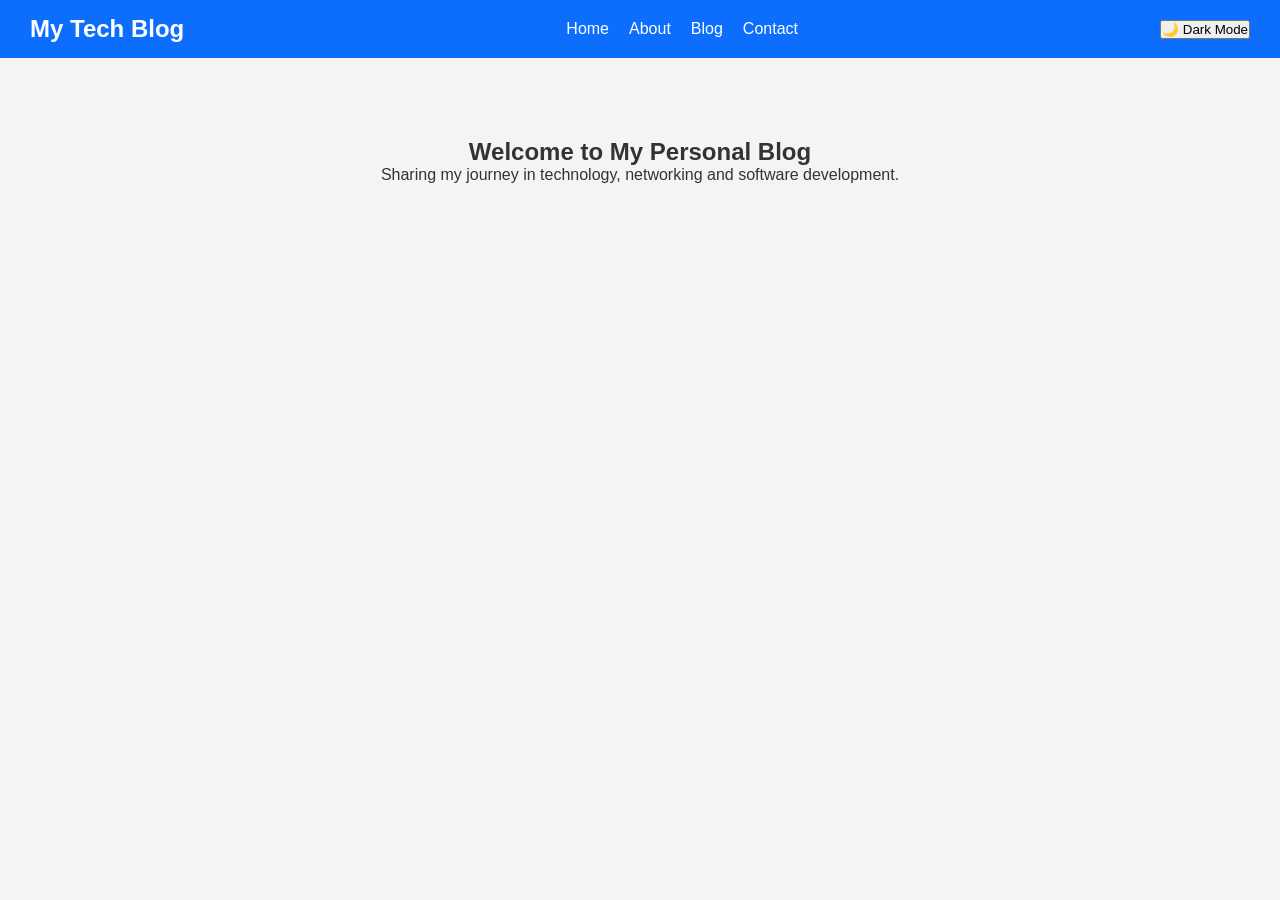
==== index.html @ 450887da "Initial project setup" ====
<!DOCTYPE html>
<html lang="en">
<head>
    <meta charset="UTF-8">
    <meta name="viewport" content="width=device-width, initial-scale=1.0">
    <title>Personal Tech Blog</title>

    <link rel="stylesheet" href="css/style.css">
</head>

<body>

<nav>
    <h1>My Tech Blog</h1>

    <ul>
        <li><a href="index.html">Home</a></li>
        <li><a href="about.html">About</a></li>
        <li><a href="blog.html">Blog</a></li>
        <li><a href="contact.html">Contact</a></li>
    </ul>

    <button id="darkModeBtn">🌙 Dark Mode</button>
</nav>

<section class="hero">
    <h2>Welcome to My Personal Blog</h2>

    <p>
        Sharing my journey in technology, networking and software development.
    </p>
</section>

<script src="js/script.js"></script>
</body>
</html>
---- css/style.css ----
*{
    margin:0;
    padding:0;
    box-sizing:border-box;
}

body{
    font-family:Arial, sans-serif;
    background:#f4f4f4;
    color:#333;
}

nav{
    background:#0d6efd;
    color:white;

    display:flex;
    justify-content:space-between;
    align-items:center;

    padding:15px 30px;
}

nav ul{
    list-style:none;
    display:flex;
}

nav ul li{
    margin-left:20px;
}

nav a{
    color:white;
    text-decoration:none;
}

.hero{
    text-align:center;
    padding:80px 20px;
}

.content{
    max-width:900px;
    margin:40px auto;
    background:white;
    padding:30px;
    border-radius:10px;
}

article{
    margin-top:20px;
}

article h3{
    margin-bottom:10px;
}

.content p{
    margin-top:10px;
}

.content ul{
    margin-top:10px;
    margin-left:20px;
}

@media(max-width:768px){

    nav{
        flex-direction:column;
    }

    nav ul{
        margin-top:15px;
        flex-direction:column;
        text-align:center;
    }

    nav ul li{
        margin:10px 0;
    }
}

.dark-mode{
    background:#121212;
    color:white;
}

.dark-mode .content{
    background:#1e1e1e;
    color:white;
}

.dark-mode nav{
    background:#000;
}
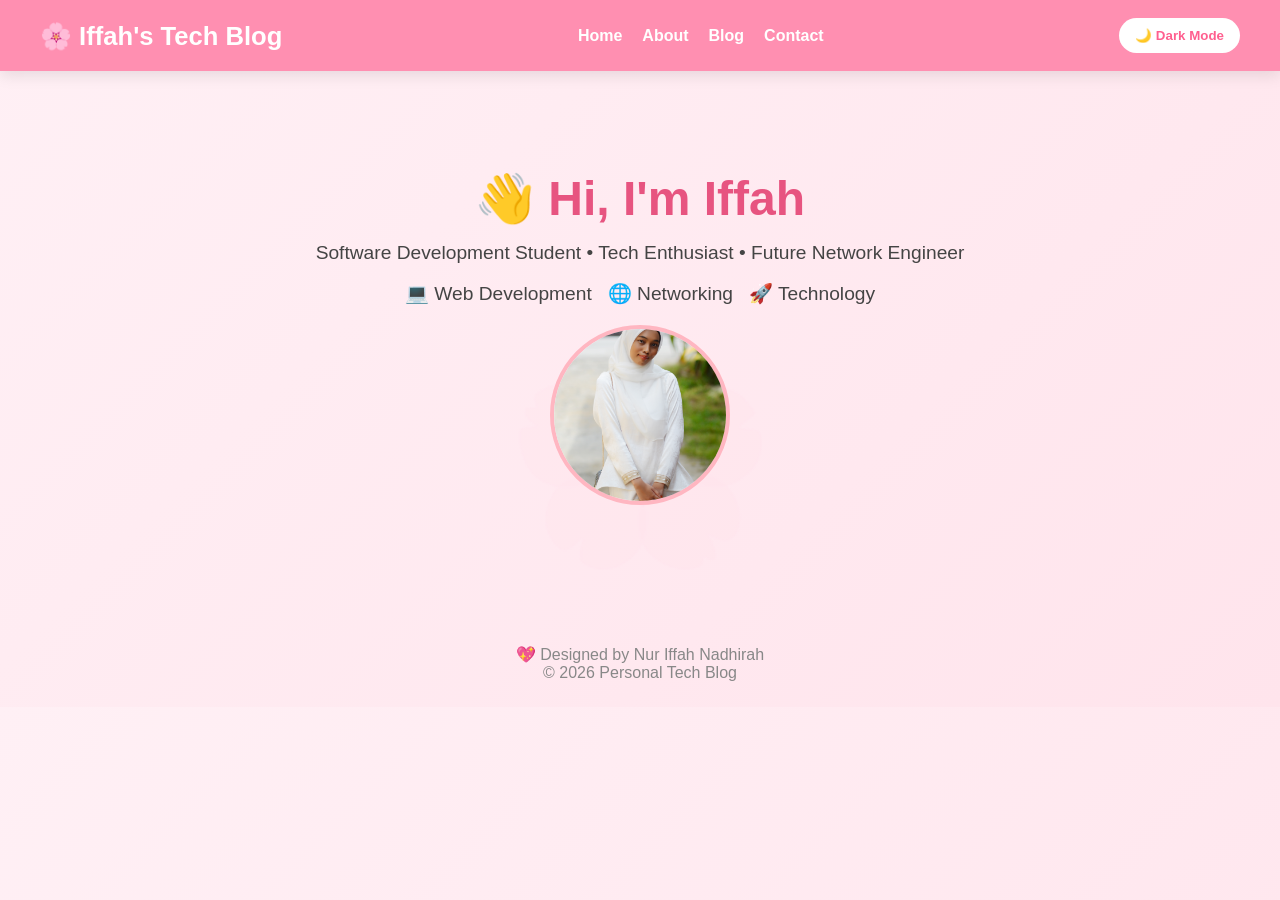
==== commit 4f6b7f86: "Improved UI design, dark mode, and emoji background" ====
--- a/index.html
+++ b/index.html
@@ -8,10 +8,12 @@
     <link rel="stylesheet" href="css/style.css">
 </head>
 
-<body>
+<body class="home">
 
-<nav>
-    <h1>My Tech Blog</h1>
+<div class="bg-icon">🌸</div>
+
+<nav aria-label="Main navigation">
+    <h1>🌸 Iffah's Tech Blog</h1>
 
     <ul>
         <li><a href="index.html">Home</a></li>
@@ -23,14 +25,34 @@
     <button id="darkModeBtn">🌙 Dark Mode</button>
 </nav>
 
+<main>
+
 <section class="hero">
-    <h2>Welcome to My Personal Blog</h2>
+
+    <h2>👋 Hi, I'm Iffah</h2>
 
     <p>
-        Sharing my journey in technology, networking and software development.
+        Software Development Student • Tech Enthusiast • Future Network Engineer
     </p>
+
+    <br>
+
+    <p>
+        💻 Web Development &nbsp; 🌐 Networking &nbsp; 🚀 Technology
+    </p>
+
+    <img src="images/profile.jpg" alt="Profile picture of Iffah" class="profile-pic">
+
 </section>
 
+</main>
+
+<footer>
+    <p>💖 Designed by Nur Iffah Nadhirah</p>
+    <p>© 2026 Personal Tech Blog</p>
+</footer>
+
 <script src="js/script.js"></script>
+
 </body>
 </html>
--- a/css/style.css
+++ b/css/style.css
@@ -1,97 +1,258 @@
+/* RESET */
 *{
     margin:0;
     padding:0;
     box-sizing:border-box;
 }
 
+/* BODY */
 body{
-    font-family:Arial, sans-serif;
-    background:#f4f4f4;
-    color:#333;
-}
-
+    font-family:'Segoe UI',sans-serif;
+    color:#444;
+    background: linear-gradient(135deg, #fff0f5, #ffe4ec);
+    transition:0.3s ease;
+}
+
+/* NAVBAR */
 nav{
-    background:#0d6efd;
-    color:white;
+    position: sticky;
+    top: 0;
+    background:#ff8fb1;
+    padding:18px 40px;
 
     display:flex;
     justify-content:space-between;
     align-items:center;
 
-    padding:15px 30px;
+    box-shadow:0 4px 15px rgba(0,0,0,0.1);
+    z-index:1000;
+}
+
+nav h1{
+    color:white;
+    font-size:1.6rem;
 }
 
 nav ul{
     list-style:none;
     display:flex;
-}
-
-nav ul li{
-    margin-left:20px;
+    gap:20px;
 }
 
 nav a{
     color:white;
     text-decoration:none;
-}
-
+    font-weight:600;
+    transition:0.3s;
+}
+
+nav a:hover{
+    color:#ffe4ec;
+}
+
+/* DARK MODE BUTTON */
+#darkModeBtn{
+    border:none;
+    background:white;
+    color:#ff5f8f;
+    padding:10px 16px;
+    border-radius:20px;
+    cursor:pointer;
+    font-weight:bold;
+}
+
+/* HERO */
 .hero{
     text-align:center;
-    padding:80px 20px;
-}
-
+    padding:100px 20px;
+}
+
+.hero h2{
+    font-size:3rem;
+    color:#e75480;
+    margin-bottom:15px;
+}
+
+.hero p{
+    font-size:1.2rem;
+}
+
+/* PROFILE IMAGE (NORMAL BUT BIGGER) */
+.profile-pic{
+    width:180px;
+    height:180px;
+    border-radius:50%;
+    object-fit:cover;
+    display:block;
+    margin:20px auto 15px auto;
+    border:4px solid #ffb6c1;
+}
+
+/* CONTENT */
 .content{
     max-width:900px;
     margin:40px auto;
     background:white;
-    padding:30px;
+    padding:35px;
+    border-radius:20px;
+    box-shadow:0 6px 20px rgba(0,0,0,0.08);
+    transition:0.3s ease;
+}
+
+.content:hover{
+    transform:translateY(-2px);
+}
+
+.content h2{
+    color:#e75480;
+    margin-bottom:20px;
+}
+
+.content h3{
+    margin-top:20px;
+    color:#ff5f8f;
+}
+
+.content p{
+    line-height:1.8;
+    margin-top:10px;
+}
+
+.content ul{
+    margin-top:15px;
+    margin-left:20px;
+}
+
+/* BLOG */
+article{
+    background:#fff0f5;
+    padding:20px;
+    border-radius:15px;
+    margin-top:20px;
+    transition:0.3s ease;
+}
+
+article:hover{
+    transform:translateY(-5px);
+}
+
+/* PROJECT */
+.project-card{
+    background:white;
+    padding:15px;
+    margin:10px 0;
     border-radius:10px;
-}
-
-article{
-    margin-top:20px;
-}
-
-article h3{
-    margin-bottom:10px;
-}
-
-.content p{
-    margin-top:10px;
-}
-
-.content ul{
-    margin-top:10px;
-    margin-left:20px;
-}
-
-@media(max-width:768px){
+    box-shadow:0 2px 8px rgba(0,0,0,0.1);
+    transition:0.3s;
+}
+
+.project-card:hover{
+    transform:scale(1.02);
+}
+
+/* FOOTER */
+footer{
+    text-align:center;
+    padding:25px;
+    color:#888;
+}
+
+/* =========================
+   💖 DARK MODE (FIXED DARK PINK)
+========================= */
+.dark-mode{
+    background: linear-gradient(135deg, #4a1235, #6a1b4d);
+    color:#ffd6e0;
+}
+
+.dark-mode nav{
+    background:#3a0a2b;
+}
+
+.dark-mode .content{
+    background:#2b0f22;
+    color:#ffd6e0;
+}
+
+.dark-mode article{
+    background:#3a0a2b;
+}
+
+.dark-mode .project-card{
+    background:#3a0a2b;
+}
+
+.dark-mode #darkModeBtn{
+    background:#ff5f8f;
+    color:white;
+}
+
+/* =========================
+   SCROLL ANIMATION
+========================= */
+.fade-in{
+    opacity:0;
+    transform: translateY(40px);
+    filter: blur(3px);
+    transition: all 0.9s ease;
+}
+
+.fade-in.show{
+    opacity:1;
+    transform: translateY(0);
+    filter: blur(0);
+}
+
+/* RESPONSIVE */
+@media (max-width:768px){
+
+    body{
+        padding:10px;
+    }
 
     nav{
         flex-direction:column;
+        gap:15px;
     }
 
     nav ul{
-        margin-top:15px;
         flex-direction:column;
         text-align:center;
-    }
-
-    nav ul li{
-        margin:10px 0;
-    }
-}
-
-.dark-mode{
-    background:#121212;
-    color:white;
-}
-
-.dark-mode .content{
-    background:#1e1e1e;
-    color:white;
-}
-
-.dark-mode nav{
-    background:#000;
+        gap:10px;
+    }
+
+    .hero h2{
+        font-size:2rem;
+    }
+
+    .profile-pic{
+        width:140px;
+        height:140px;
+    }
+}
+
+/* =========================
+   🌸 EMOJI BACKGROUND FIX (ADD ONLY)
+========================= */
+
+.bg-icon{
+    position: fixed;
+    top: 50%;
+    left: 50%;
+    transform: translate(-50%, -50%);
+
+    font-size: 220px;
+    opacity: 0.05;
+
+    pointer-events: none;
+    z-index: 0;
+}
+
+/* make sure all real content stays above emoji */
+nav,
+.hero,
+.content,
+footer{
+    position: relative;
+    z-index: 2;
 }
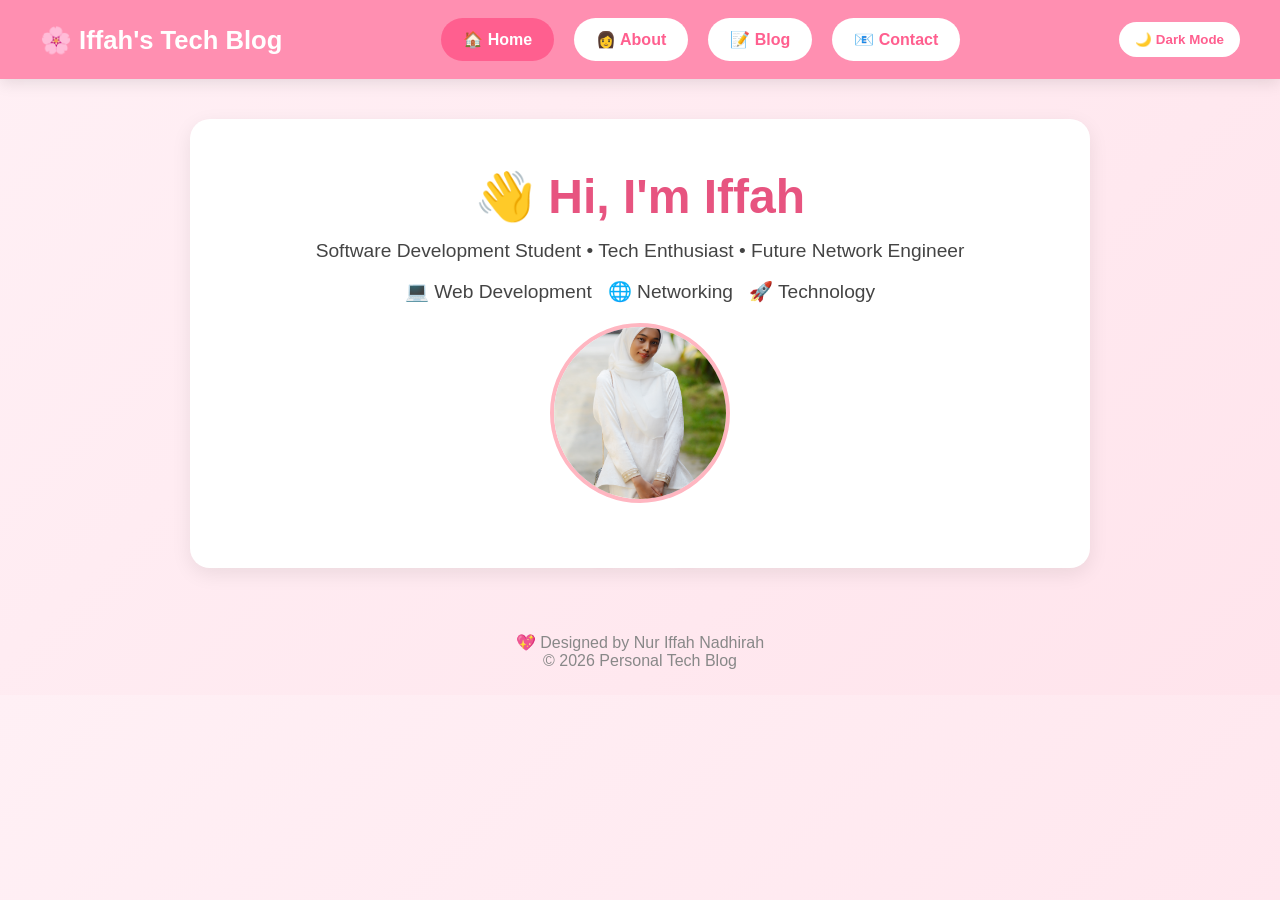
==== commit 5e0a419f: "Update hero dark mode" ====
--- a/index.html
+++ b/index.html
@@ -15,12 +15,35 @@
 <nav aria-label="Main navigation">
     <h1>🌸 Iffah's Tech Blog</h1>
 
-    <ul>
-        <li><a href="index.html">Home</a></li>
-        <li><a href="about.html">About</a></li>
-        <li><a href="blog.html">Blog</a></li>
-        <li><a href="contact.html">Contact</a></li>
-    </ul>
+    <button class="menu-toggle" id="menuToggle">
+    ☰
+</button>
+
+   <ul>
+    <li>
+        <a href="index.html" class="active-home">
+            🏠 Home
+        </a>
+    </li>
+
+    <li>
+        <a href="about.html" class="active-about">
+            👩 About
+        </a>
+    </li>
+
+    <li>
+        <a href="blog.html" class="active-blog">
+            📝 Blog
+        </a>
+    </li>
+
+    <li>
+        <a href="contact.html" class="active-contact">
+            📧 Contact
+        </a>
+    </li>
+</ul>
 
     <button id="darkModeBtn">🌙 Dark Mode</button>
 </nav>
--- a/css/style.css
+++ b/css/style.css
@@ -40,14 +40,26 @@
 }
 
 nav a{
-    color:white;
+    display:flex;
+    align-items:center;
+    gap:8px;
+
+    background:white;
+    color:#ff5f8f;
+
+    padding:12px 22px;
+    border-radius:25px;
+
     text-decoration:none;
     font-weight:600;
-    transition:0.3s;
+
+    transition:0.3s ease;
 }
 
 nav a:hover{
-    color:#ffe4ec;
+    transform:translateY(-3px);
+    box-shadow:0 5px 15px rgba(0,0,0,0.12);
+    background:#fff5f8;
 }
 
 /* DARK MODE BUTTON */
@@ -75,6 +87,16 @@
 
 .hero p{
     font-size:1.2rem;
+}
+
+.hero{
+    max-width:900px;
+    margin:40px auto;
+    background:white;
+    padding:50px;
+    border-radius:20px;
+    box-shadow:0 6px 20px rgba(0,0,0,0.08);
+    text-align:center;
 }
 
 /* PROFILE IMAGE (NORMAL BUT BIGGER) */
@@ -174,6 +196,15 @@
     color:#ffd6e0;
 }
 
+.dark-mode .hero{
+    background:#2b0f22;
+    color:#ffd6e0;
+}
+
+.dark-mode .hero h2{
+    color:#ff8fb1;
+}
+
 .dark-mode article{
     background:#3a0a2b;
 }
@@ -185,6 +216,15 @@
 .dark-mode #darkModeBtn{
     background:#ff5f8f;
     color:white;
+}
+
+.dark-mode nav a{
+    background:#4a1235;
+    color:#ffd6e0;
+}
+
+.dark-mode nav a:hover{
+    background:#5c1b44;
 }
 
 /* =========================
@@ -203,6 +243,18 @@
     filter: blur(0);
 }
 
+.menu-toggle{
+    display:none;
+    background:white;
+    border:none;
+    color:#ff5f8f;
+    font-size:1.5rem;
+    padding:8px 14px;
+    border-radius:12px;
+    cursor:pointer;
+    font-weight:bold;
+}
+
 /* RESPONSIVE */
 @media (max-width:768px){
 
@@ -210,16 +262,40 @@
         padding:10px;
     }
 
-    nav{
-        flex-direction:column;
-        gap:15px;
-    }
-
-    nav ul{
-        flex-direction:column;
-        text-align:center;
-        gap:10px;
-    }
+nav{
+    flex-wrap:wrap;
+    padding:15px;
+}
+
+nav h1{
+    flex:1;
+}
+
+.menu-toggle{
+    display:block;
+}
+
+nav ul{
+    display:none;
+    width:100%;
+    flex-direction:column;
+    gap:12px;
+    margin-top:15px;
+}
+
+nav ul.show{
+    display:flex;
+}
+
+#darkModeBtn{
+    display:none;
+    width:100%;
+    margin-top:10px;
+}
+
+#darkModeBtn.show{
+    display:block;
+}
 
     .hero h2{
         font-size:2rem;
@@ -255,4 +331,12 @@
 footer{
     position: relative;
     z-index: 2;
+}
+
+.home .active-home,
+.about .active-about,
+.blog .active-blog,
+.contact .active-contact{
+    background:#ff5f8f;
+    color:white;
 }
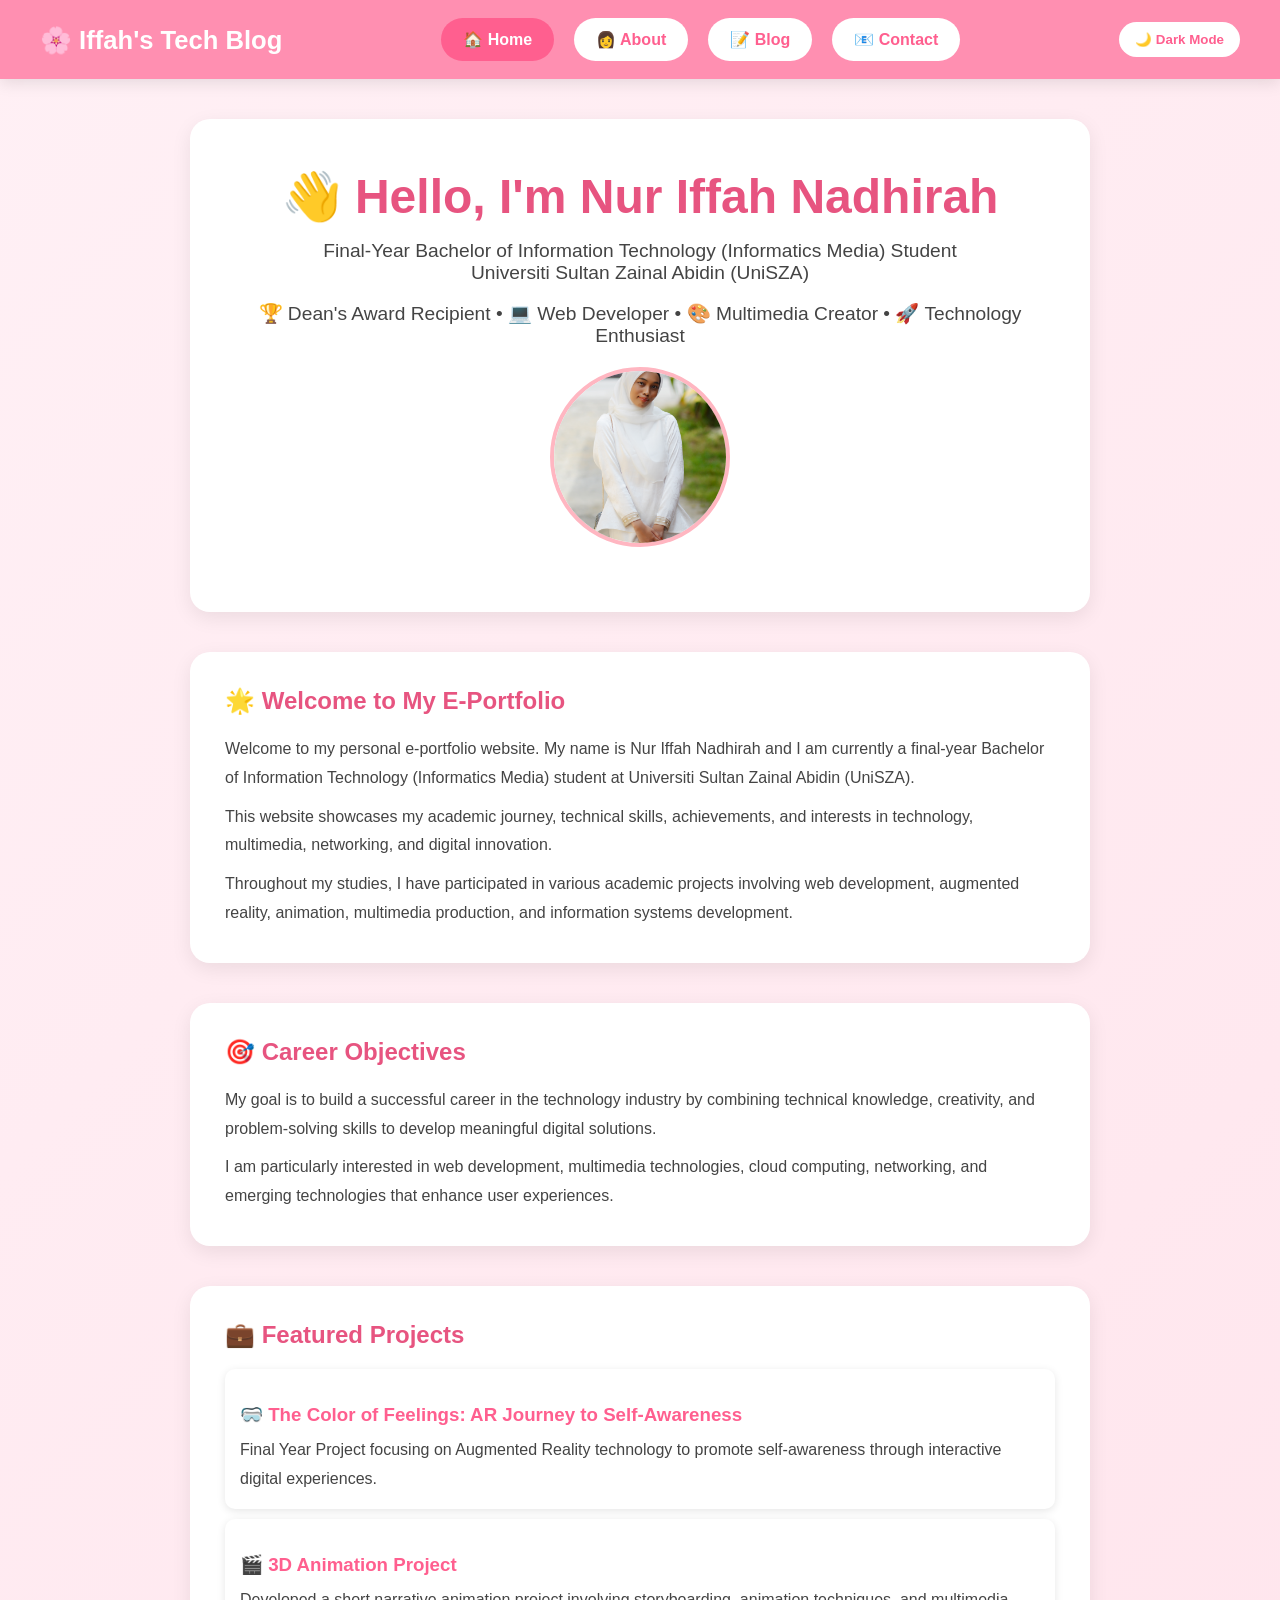
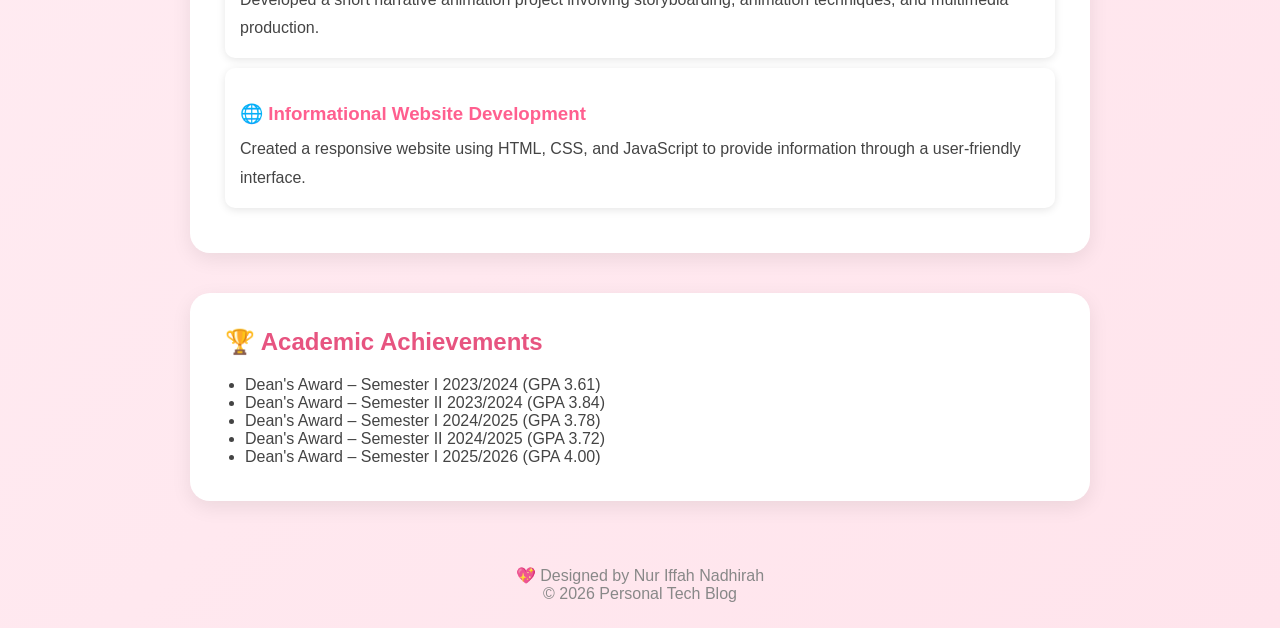
==== commit aa073e36: "Enhanced portfolio content using resume information" ====
--- a/index.html
+++ b/index.html
@@ -52,19 +52,96 @@
 
 <section class="hero">
 
-    <h2>👋 Hi, I'm Iffah</h2>
+    <h2>👋 Hello, I'm Nur Iffah Nadhirah</h2>
 
     <p>
-        Software Development Student • Tech Enthusiast • Future Network Engineer
+        Final-Year Bachelor of Information Technology (Informatics Media) Student
+    </p>
+
+    <p>
+        Universiti Sultan Zainal Abidin (UniSZA)
     </p>
 
     <br>
 
     <p>
-        💻 Web Development &nbsp; 🌐 Networking &nbsp; 🚀 Technology
+        🏆 Dean's Award Recipient • 💻 Web Developer • 🎨 Multimedia Creator • 🚀 Technology Enthusiast
     </p>
 
     <img src="images/profile.jpg" alt="Profile picture of Iffah" class="profile-pic">
+
+</section>
+
+<section class="content">
+
+    <h2>🌟 Welcome to My E-Portfolio</h2>
+
+    <p>
+        Welcome to my personal e-portfolio website. My name is Nur Iffah Nadhirah and I am currently a final-year Bachelor of Information Technology (Informatics Media) student at Universiti Sultan Zainal Abidin (UniSZA).
+    </p>
+
+    <p>
+        This website showcases my academic journey, technical skills, achievements, and interests in technology, multimedia, networking, and digital innovation.
+    </p>
+
+    <p>
+        Throughout my studies, I have participated in various academic projects involving web development, augmented reality, animation, multimedia production, and information systems development.
+    </p>
+
+</section>
+
+<section class="content">
+
+    <h2>🎯 Career Objectives</h2>
+
+    <p>
+        My goal is to build a successful career in the technology industry by combining technical knowledge, creativity, and problem-solving skills to develop meaningful digital solutions.
+    </p>
+
+    <p>
+        I am particularly interested in web development, multimedia technologies, cloud computing, networking, and emerging technologies that enhance user experiences.
+    </p>
+
+</section>
+
+<section class="content">
+
+    <h2>💼 Featured Projects</h2>
+
+    <div class="project-card">
+        <h3>🥽 The Color of Feelings: AR Journey to Self-Awareness</h3>
+        <p>
+            Final Year Project focusing on Augmented Reality technology to promote self-awareness through interactive digital experiences.
+        </p>
+    </div>
+
+    <div class="project-card">
+        <h3>🎬 3D Animation Project</h3>
+        <p>
+            Developed a short narrative animation project involving storyboarding, animation techniques, and multimedia production.
+        </p>
+    </div>
+
+    <div class="project-card">
+        <h3>🌐 Informational Website Development</h3>
+        <p>
+            Created a responsive website using HTML, CSS, and JavaScript to provide information through a user-friendly interface.
+        </p>
+    </div>
+
+</section>
+
+<section class="content">
+
+    <h2>🏆 Academic Achievements</h2>
+
+    <ul>
+        <li>Dean's Award – Semester I 2023/2024 (GPA 3.61)</li>
+        <li>Dean's Award – Semester II 2023/2024 (GPA 3.84)</li>
+        <li>Dean's Award – Semester I 2024/2025 (GPA 3.78)</li>
+        <li>Dean's Award – Semester II 2024/2025 (GPA 3.72)</li>
+        <li>Dean's Award – Semester I 2025/2026 (GPA 4.00)</li>
+    </ul>
 
 </section>
 
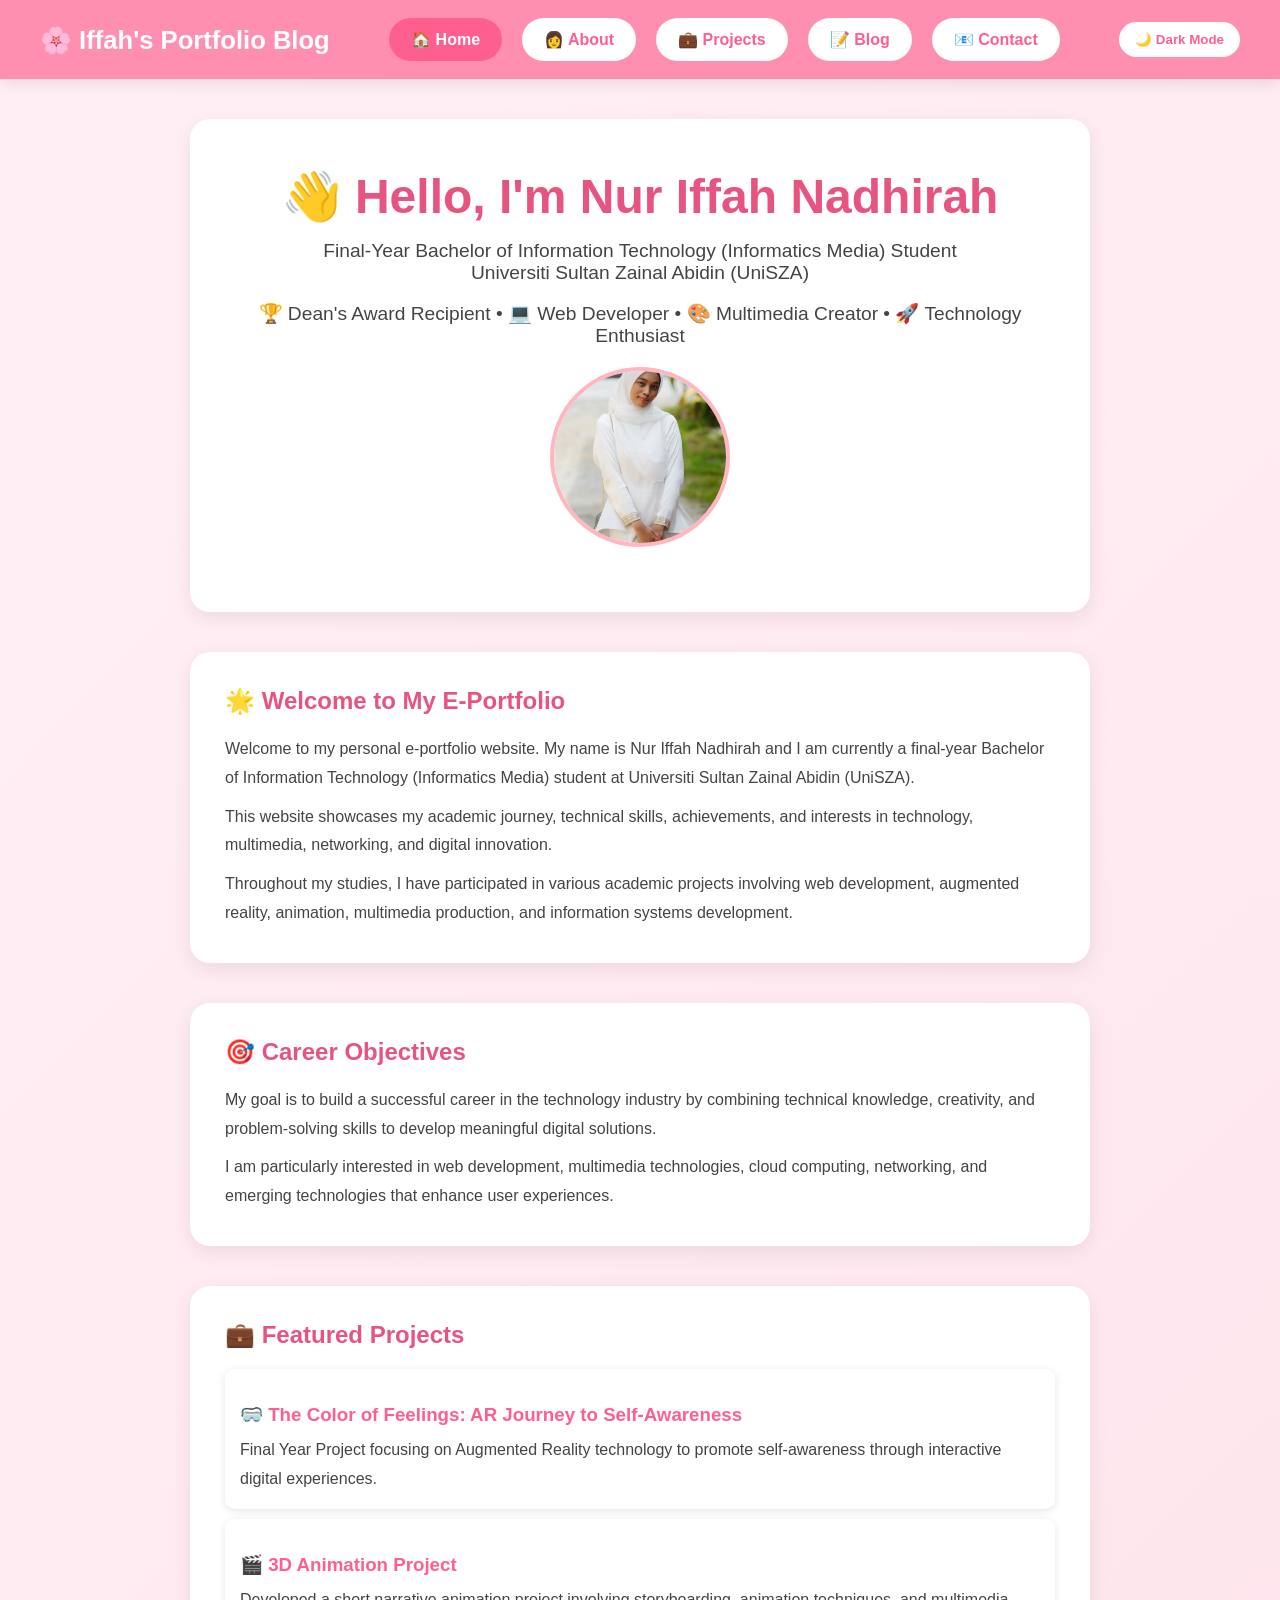
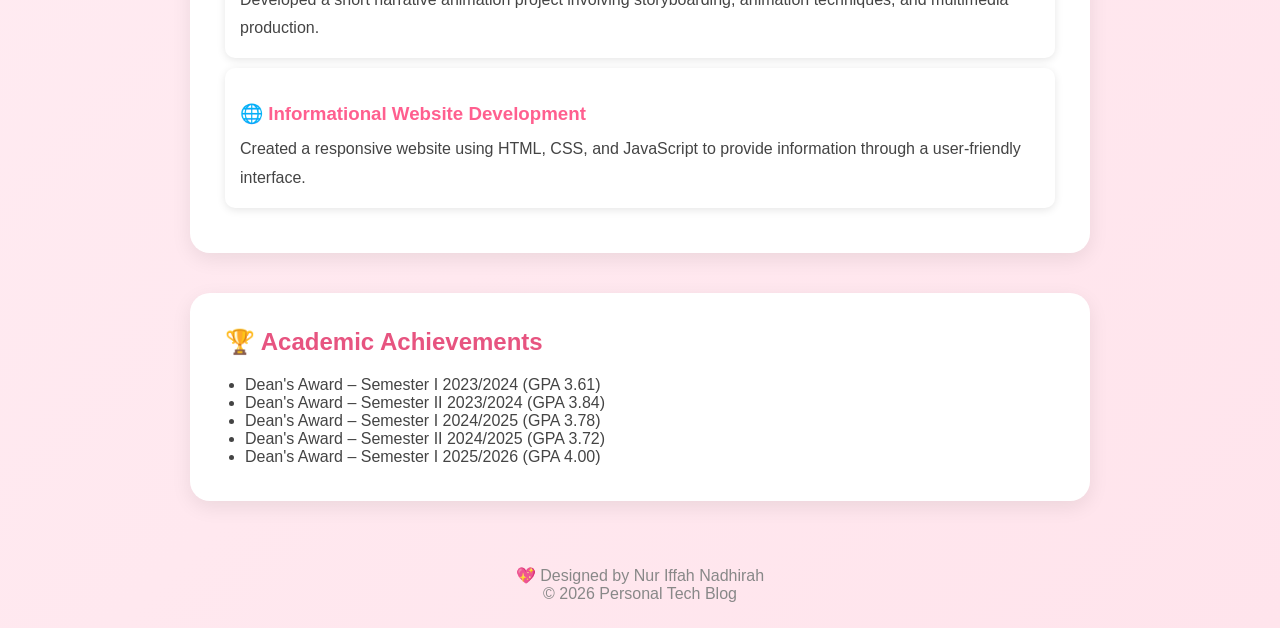
==== commit 37c87826: "Meaningful message" ====
--- a/index.html
+++ b/index.html
@@ -3,7 +3,7 @@
 <head>
     <meta charset="UTF-8">
     <meta name="viewport" content="width=device-width, initial-scale=1.0">
-    <title>Personal Tech Blog</title>
+    <title>Home</title>
 
     <link rel="stylesheet" href="css/style.css">
 </head>
@@ -13,7 +13,7 @@
 <div class="bg-icon">🌸</div>
 
 <nav aria-label="Main navigation">
-    <h1>🌸 Iffah's Tech Blog</h1>
+    <h1>🌸 Iffah's Portfolio Blog</h1>
 
     <button class="menu-toggle" id="menuToggle">
     ☰
@@ -31,6 +31,12 @@
             👩 About
         </a>
     </li>
+
+    <li>
+    <a href="projects.html" class="active-projects">
+        💼 Projects
+    </a>
+</li>
 
     <li>
         <a href="blog.html" class="active-blog">
--- a/css/style.css
+++ b/css/style.css
@@ -335,8 +335,107 @@
 
 .home .active-home,
 .about .active-about,
+.projects .active-projects,
 .blog .active-blog,
 .contact .active-contact{
     background:#ff5f8f;
     color:white;
+}
+
+/* =========================
+   💼 PROJECTS PAGE
+========================= */
+
+.portfolio-card-dropdown{
+    max-width:900px;
+    margin:25px auto;
+    background:white;
+    border-radius:20px;
+    overflow:hidden;
+    box-shadow:0 6px 20px rgba(0,0,0,0.08);
+    transition:0.3s ease;
+}
+
+.portfolio-card-dropdown:hover{
+    transform:translateY(-3px);
+}
+
+.portfolio-summary-header{
+    list-style:none;
+    cursor:pointer;
+    padding:25px;
+}
+
+.portfolio-summary-header::-webkit-details-marker{
+    display:none;
+}
+
+.card-left-info h3{
+    color:#e75480;
+    margin-top:10px;
+    margin-bottom:10px;
+}
+
+.card-left-info p{
+    color:#777;
+}
+
+.category-tag{
+    display:inline-block;
+    background:#ff8fb1;
+    color:white;
+    padding:6px 14px;
+    border-radius:20px;
+    font-size:0.8rem;
+    font-weight:600;
+}
+
+.portfolio-dropdown-content{
+    padding:0 25px 25px 25px;
+}
+
+.project-image{
+    width:100%;
+    border-radius:15px;
+    margin-top:15px;
+    margin-bottom:15px;
+    box-shadow:0 4px 12px rgba(0,0,0,0.08);
+}
+
+.portfolio-btn{
+    display:inline-block;
+    margin-top:10px;
+    padding:12px 20px;
+    background:#ff5f8f;
+    color:white;
+    text-decoration:none;
+    border-radius:25px;
+    font-weight:600;
+    transition:0.3s ease;
+}
+
+.portfolio-btn:hover{
+    background:#e75480;
+    transform:translateY(-2px);
+}
+
+/* =========================
+   DARK MODE PROJECTS
+========================= */
+
+.dark-mode .portfolio-card-dropdown{
+    background:#2b0f22;
+}
+
+.dark-mode .card-left-info p{
+    color:#ffd6e0;
+}
+
+.dark-mode .portfolio-btn{
+    background:#ff8fb1;
+    color:white;
+}
+
+.dark-mode .portfolio-btn:hover{
+    background:#ff5f8f;
 }
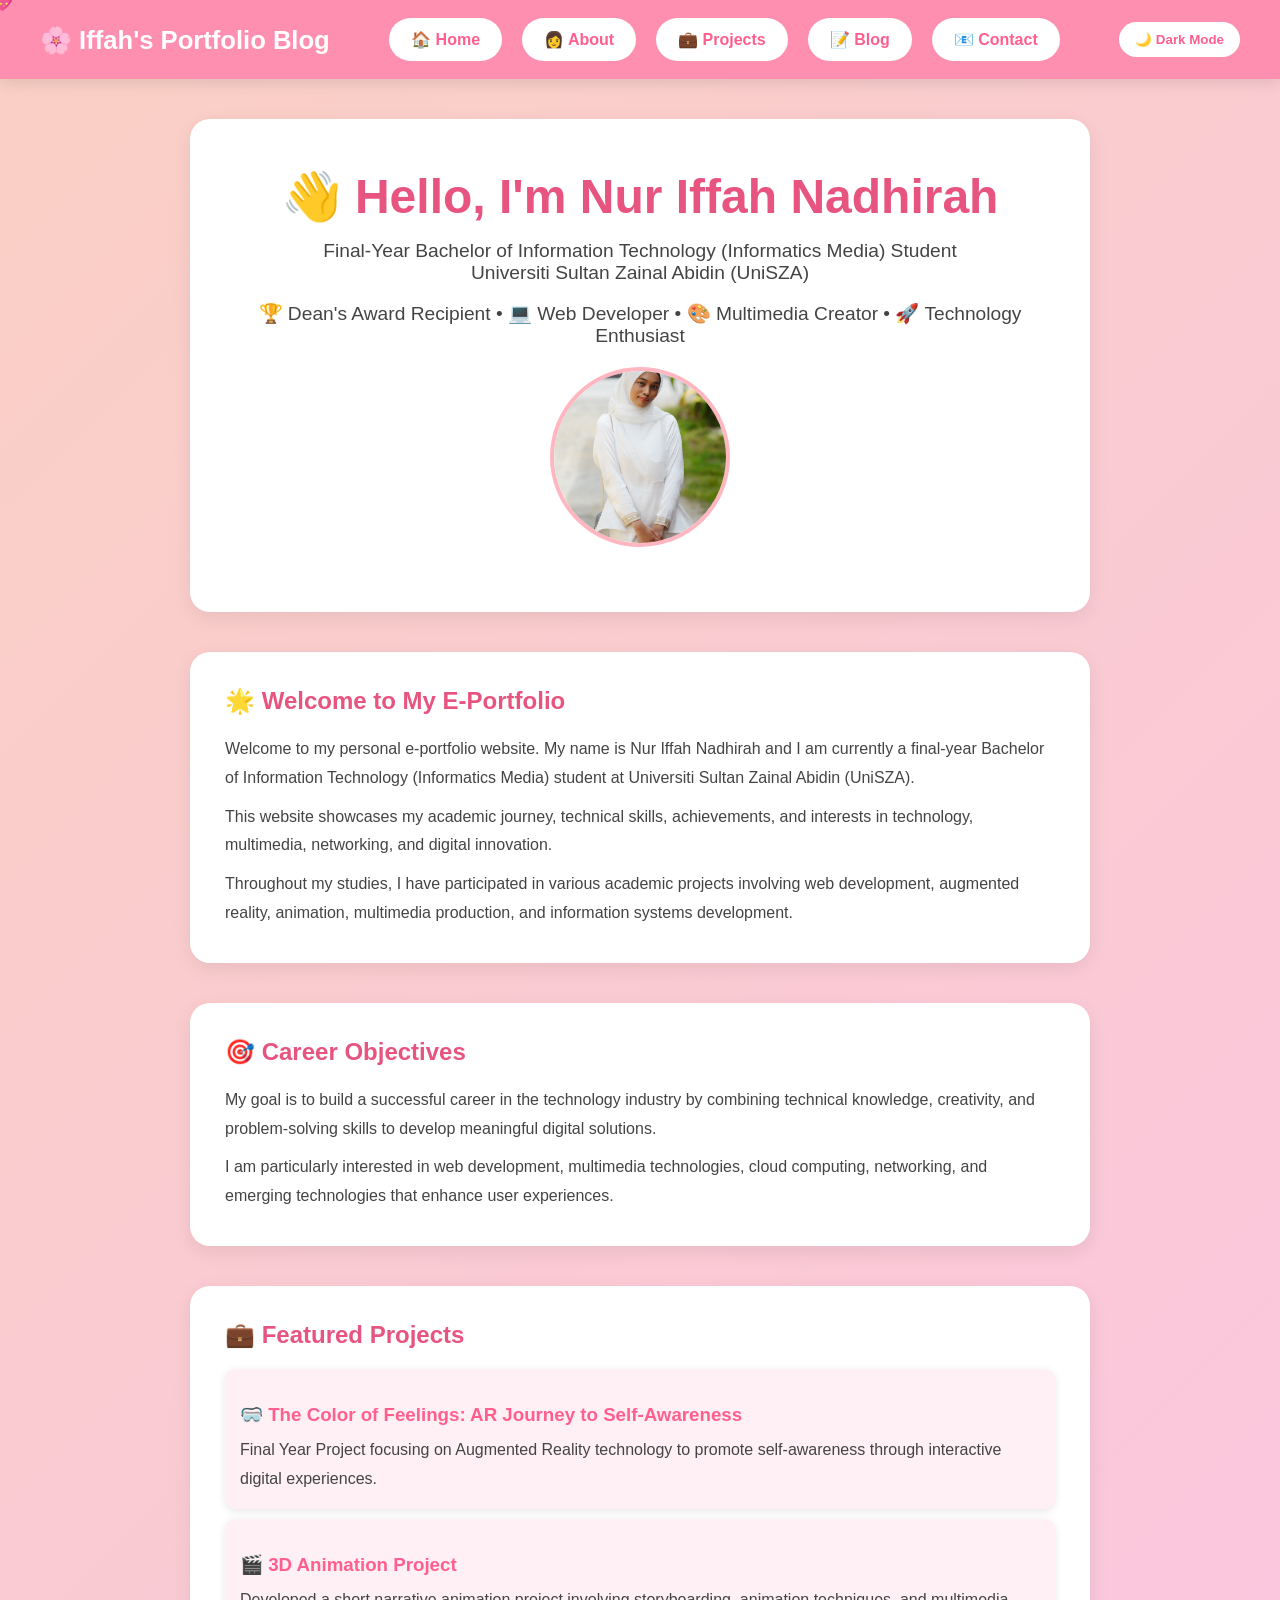
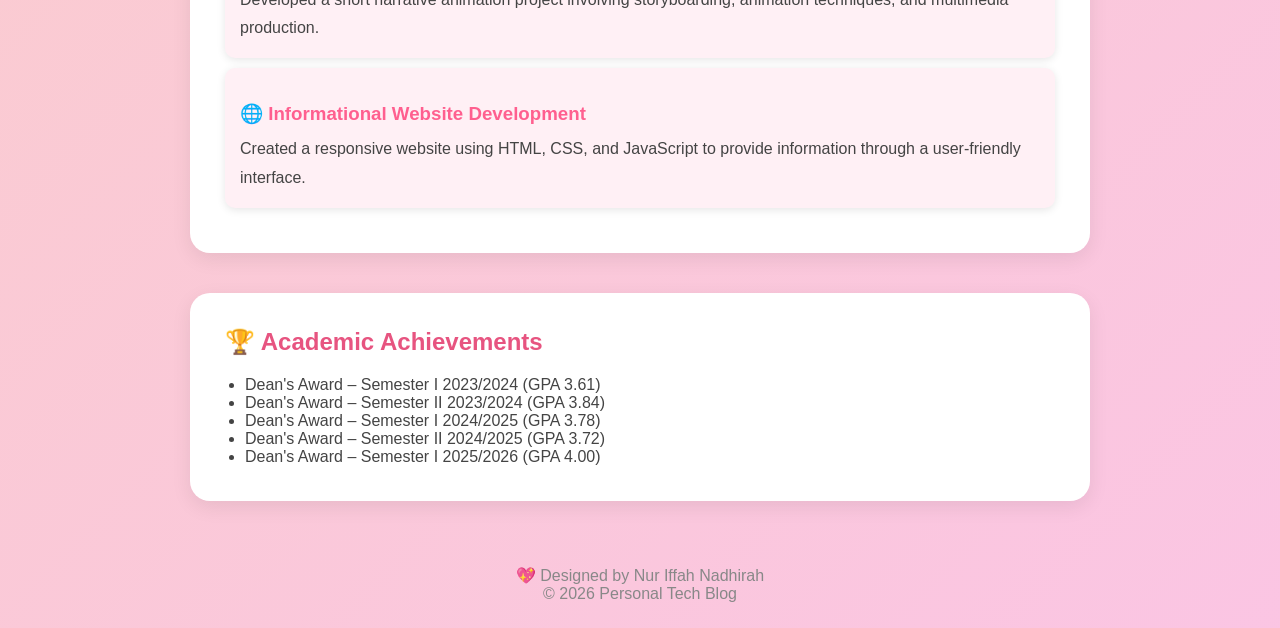
==== commit c480a1af: "Updated UI and added animations" ====
--- a/index.html
+++ b/index.html
@@ -5,10 +5,14 @@
     <meta name="viewport" content="width=device-width, initial-scale=1.0">
     <title>Home</title>
 
+<link rel="icon" href="images/favicon.png" type="image/png">
+<link rel="shortcut icon" href="images/favicon.png">
+
     <link rel="stylesheet" href="css/style.css">
 </head>
 
 <body class="home">
+    <div class="cursor-dot"></div>
 
 <div class="bg-icon">🌸</div>
 
--- a/css/style.css
+++ b/css/style.css
@@ -9,7 +9,12 @@
 body{
     font-family:'Segoe UI',sans-serif;
     color:#444;
-    background: linear-gradient(135deg, #fff0f5, #ffe4ec);
+
+    /* 🌈 NEW MULTI-COLOR ANIMATED BACKGROUND */
+    background: linear-gradient(-45deg, #ffdde1, #ee9ca7, #a18cd1, #fbc2eb, #fad0c4);
+    background-size: 500% 500%;
+    animation: gradientMove 14s ease infinite;
+
     transition:0.3s ease;
 }
 
@@ -57,9 +62,12 @@
 }
 
 nav a:hover{
-    transform:translateY(-3px);
-    box-shadow:0 5px 15px rgba(0,0,0,0.12);
+    transform: translateY(-4px) scale(1.03);
     background:#fff5f8;
+
+    box-shadow:
+        0 10px 25px rgba(255, 95, 143, 0.25),
+        0 0 18px rgba(255, 95, 143, 0.15);
 }
 
 /* DARK MODE BUTTON */
@@ -99,7 +107,7 @@
     text-align:center;
 }
 
-/* PROFILE IMAGE (NORMAL BUT BIGGER) */
+/* PROFILE IMAGE */
 .profile-pic{
     width:180px;
     height:180px;
@@ -160,7 +168,7 @@
 
 /* PROJECT */
 .project-card{
-    background:white;
+    background:#fff0f5;
     padding:15px;
     margin:10px 0;
     border-radius:10px;
@@ -180,24 +188,27 @@
 }
 
 /* =========================
-   💖 DARK MODE (FIXED DARK PINK)
+   💖 DARK MODE (NOW MULTI-COLOR TOO)
 ========================= */
 .dark-mode{
-    background: linear-gradient(135deg, #4a1235, #6a1b4d);
     color:#ffd6e0;
+
+    background: linear-gradient(-45deg, #0f0c29, #302b63, #24243e, #1b1b2f, #3a0a2b);
+    background-size: 500% 500%;
+    animation: gradientMoveDark 14s ease infinite;
 }
 
 .dark-mode nav{
-    background:#3a0a2b;
+    background:#2a0a1f;
 }
 
 .dark-mode .content{
-    background:#2b0f22;
+    background:#1e0f1b;
     color:#ffd6e0;
 }
 
 .dark-mode .hero{
-    background:#2b0f22;
+    background:#1e0f1b;
     color:#ffd6e0;
 }
 
@@ -206,11 +217,11 @@
 }
 
 .dark-mode article{
-    background:#3a0a2b;
+    background:#2a0a1f;
 }
 
 .dark-mode .project-card{
-    background:#3a0a2b;
+    background:#2a0a1f;
 }
 
 .dark-mode #darkModeBtn{
@@ -219,12 +230,17 @@
 }
 
 .dark-mode nav a{
-    background:#4a1235;
+    background:#3a1230;
     color:#ffd6e0;
 }
 
 .dark-mode nav a:hover{
-    background:#5c1b44;
+    background:#ff5f8f;
+    color:white;
+
+    box-shadow:
+        0 10px 25px rgba(255, 95, 143, 0.35),
+        0 0 22px rgba(255, 95, 143, 0.25);
 }
 
 /* =========================
@@ -308,7 +324,7 @@
 }
 
 /* =========================
-   🌸 EMOJI BACKGROUND FIX (ADD ONLY)
+   🌸 EMOJI BACKGROUND FIX
 ========================= */
 
 .bg-icon{
@@ -316,30 +332,19 @@
     top: 50%;
     left: 50%;
     transform: translate(-50%, -50%);
-
     font-size: 220px;
     opacity: 0.05;
-
     pointer-events: none;
     z-index: 0;
 }
 
-/* make sure all real content stays above emoji */
+/* keep content above */
 nav,
 .hero,
 .content,
 footer{
     position: relative;
     z-index: 2;
-}
-
-.home .active-home,
-.about .active-about,
-.projects .active-projects,
-.blog .active-blog,
-.contact .active-contact{
-    background:#ff5f8f;
-    color:white;
 }
 
 /* =========================
@@ -424,7 +429,7 @@
 ========================= */
 
 .dark-mode .portfolio-card-dropdown{
-    background:#2b0f22;
+    background:#1e0f1b;
 }
 
 .dark-mode .card-left-info p{
@@ -438,4 +443,142 @@
 
 .dark-mode .portfolio-btn:hover{
     background:#ff5f8f;
+}
+
+/* =========================
+   🌈 ANIMATIONS
+========================= */
+
+@keyframes gradientMove {
+    0% { background-position: 0% 50%; }
+    50% { background-position: 100% 50%; }
+    100% { background-position: 0% 50%; }
+}
+
+@keyframes gradientMoveDark {
+    0% { background-position: 0% 50%; }
+    50% { background-position: 100% 50%; }
+    100% { background-position: 0% 50%; }
+}
+
+/* =========================
+   ✨ CUSTOM CURSOR (GLOW DOT)
+========================= */
+
+body{
+    cursor: none; /* hide default cursor */
+}
+
+/* main cursor dot */
+.cursor-dot{
+    position: fixed;
+    top: 0;
+    left: 0;
+    pointer-events: none;
+    z-index: 9999;
+
+    width: 18px;
+    height: 18px;
+
+    background: transparent;
+    box-shadow: none;
+
+    font-size: 18px;
+
+    transform: translate(-50%, -50%);
+}
+
+/* =========================
+   🖼️ PROJECT IMAGE CARDS
+========================= */
+
+.project-media{
+    margin:15px 0;
+    border-radius:16px;
+    overflow:hidden;
+    background:rgba(255,255,255,0.6);
+    box-shadow:0 6px 18px rgba(0,0,0,0.08);
+    transition:0.3s ease;
+}
+
+.project-media:hover{
+    transform:translateY(-5px);
+    box-shadow:
+        0 12px 30px rgba(255,95,143,0.25),
+        0 0 18px rgba(255,95,143,0.15);
+}
+
+.project-image{
+    width:100%;
+    height:260px;
+    object-fit:cover;
+    display:block;
+    cursor:pointer;
+    transition:0.3s ease;
+}
+
+.project-image:hover{
+    transform:scale(1.03);
+}
+
+/* DARK MODE */
+.dark-mode .project-media{
+    background:#2a0a1f;
+}
+
+/* =========================
+   🔍 IMAGE POPUP (LIGHTBOX)
+========================= */
+
+.img-popup{
+    display:none;
+    position:fixed;
+    top:0;
+    left:0;
+    width:100%;
+    height:100%;
+    background:rgba(0,0,0,0.85);
+    justify-content:center;
+    align-items:center;
+    z-index:99999;
+}
+
+.img-popup img{
+    max-width:90%;
+    max-height:85%;
+    border-radius:15px;
+    box-shadow:0 10px 40px rgba(0,0,0,0.5);
+}
+
+.project-media{
+    position: relative;
+    cursor: pointer;
+}
+
+/* hover dark overlay */
+.project-media::after{
+    content:"🔍 Click to view";
+    position:absolute;
+    top:0;
+    left:0;
+    width:100%;
+    height:100%;
+
+    display:flex;
+    align-items:center;
+    justify-content:center;
+
+    background:rgba(0,0,0,0.35);
+    color:white;
+    font-weight:600;
+    font-size:1rem;
+
+    opacity:0;
+    transition:0.3s ease;
+    border-radius:16px;
+}
+
+/* show on hover */
+.project-media:hover::after{
+    opacity:1;
 }
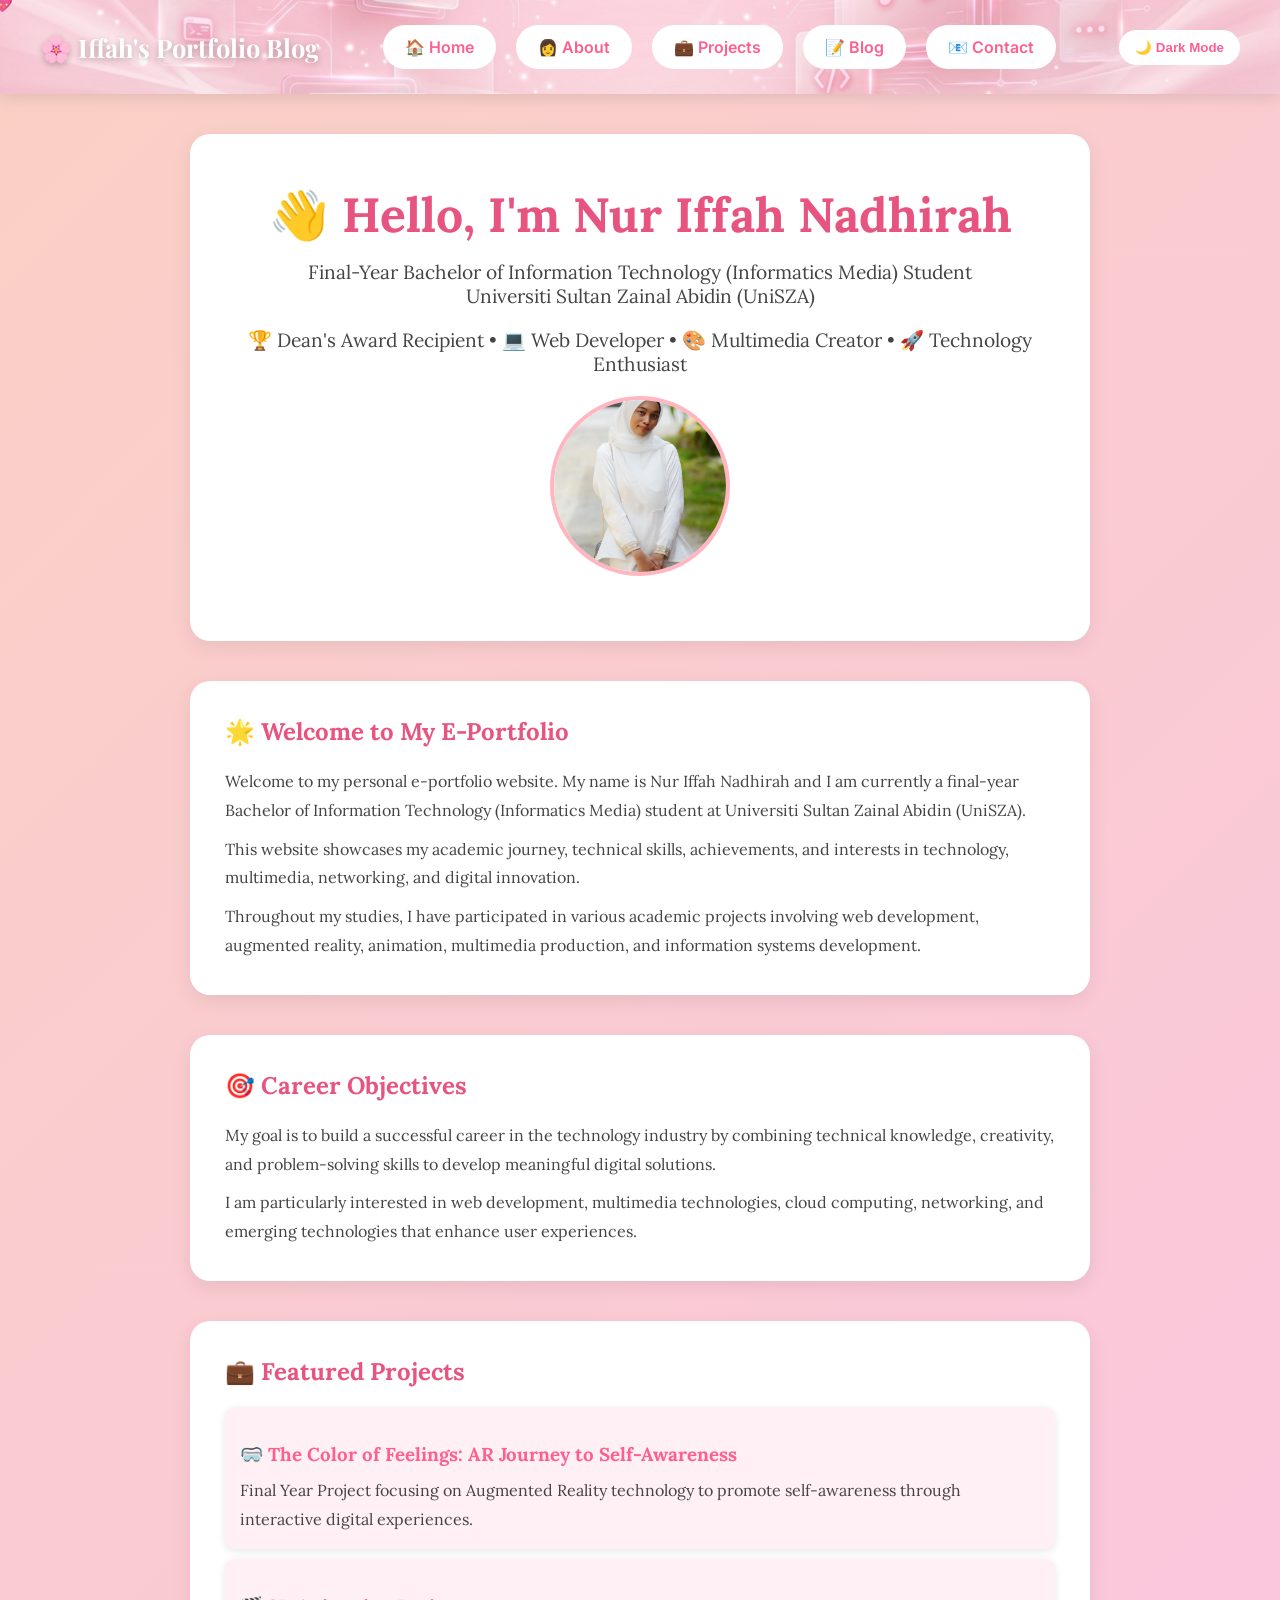
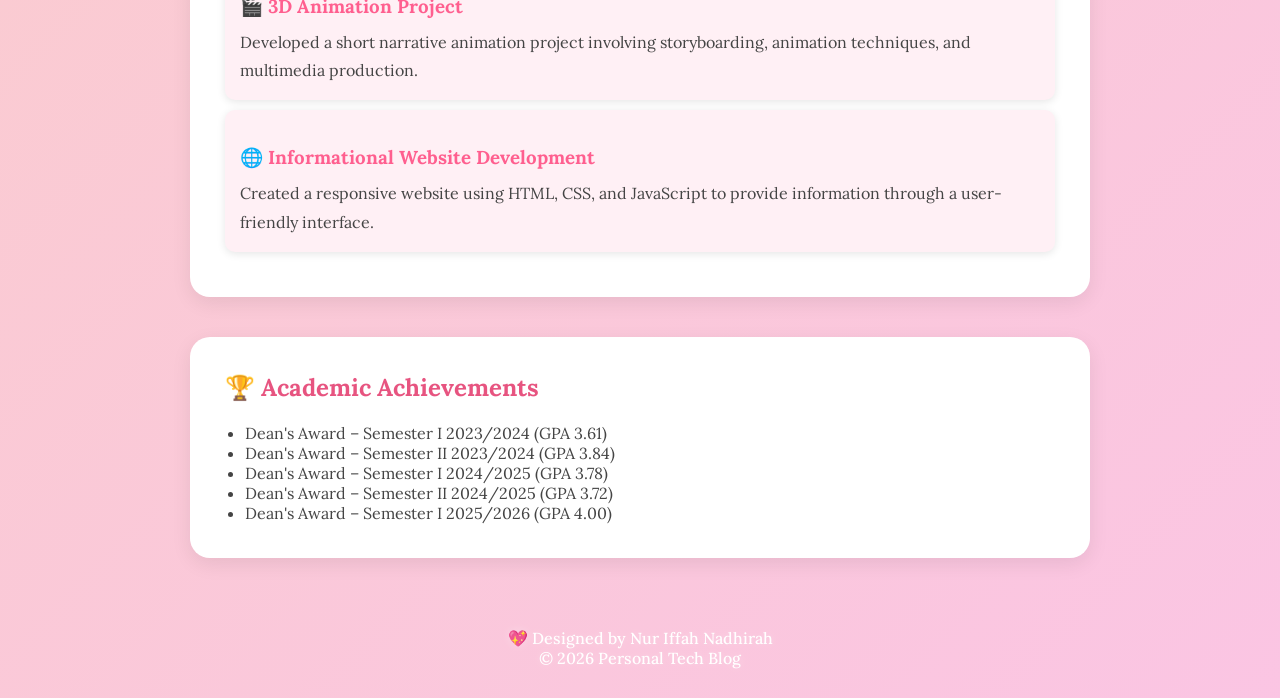
==== commit 5d40aeaa: "Updated fonts and improved typography" ====
--- a/index.html
+++ b/index.html
@@ -1,13 +1,19 @@
 <!DOCTYPE html>
 <html lang="en">
+
 <head>
     <meta charset="UTF-8">
     <meta name="viewport" content="width=device-width, initial-scale=1.0">
     <title>Home</title>
 
-<link rel="icon" href="images/favicon.png" type="image/png">
-<link rel="shortcut icon" href="images/favicon.png">
+    <link rel="icon" href="images/favicon.png" type="image/png">
+    <link rel="shortcut icon" href="images/favicon.png">
 
+    <!-- Google Fonts (ADD THIS) -->
+    <link rel="preconnect" href="https://fonts.googleapis.com">
+    <link rel="preconnect" href="https://fonts.gstatic.com" crossorigin>
+
+    <link href="https://fonts.googleapis.com/css2?family=Inter:wght@300;400;500;600&family=Lora:wght@400;500;600&family=Playfair+Display:wght@500;600;700&display=swap" rel="stylesheet">
     <link rel="stylesheet" href="css/style.css">
 </head>
 
--- a/css/style.css
+++ b/css/style.css
@@ -7,7 +7,7 @@
 
 /* BODY */
 body{
-    font-family:'Segoe UI',sans-serif;
+    font-family:'Lora',sans-serif;
     color:#444;
 
     /* 🌈 NEW MULTI-COLOR ANIMATED BACKGROUND */
@@ -20,10 +20,20 @@
 
 /* NAVBAR */
 nav{
-    position: sticky;
-    top: 0;
-    background:#ff8fb1;
-    padding:18px 40px;
+    position:sticky;
+    top:0;
+
+    background:
+        linear-gradient(
+            rgba(255,255,255,0.25),
+            rgba(255,255,255,0.25)
+        ),
+        url("../images/navbar-light.png");
+
+    background-size:cover;
+    background-position:center;
+
+    padding:25px 40px;
 
     display:flex;
     justify-content:space-between;
@@ -36,6 +46,11 @@
 nav h1{
     color:white;
     font-size:1.6rem;
+
+    text-shadow:
+        0 2px 6px rgba(0,0,0,0.25);
+
+        font-family: 'Playfair Display', serif;
 }
 
 nav ul{
@@ -57,6 +72,8 @@
 
     text-decoration:none;
     font-weight:600;
+
+    font-family: 'Inter', sans-serif;
 
     transition:0.3s ease;
 }
@@ -183,8 +200,13 @@
 /* FOOTER */
 footer{
     text-align:center;
-    padding:25px;
-    color:#888;
+    padding:30px;
+    color:white;
+
+    text-shadow:
+        0 0 10px rgba(255,255,255,0.3);
+
+    font-weight:500;
 }
 
 /* =========================
@@ -199,7 +221,15 @@
 }
 
 .dark-mode nav{
-    background:#2a0a1f;
+    background:
+        linear-gradient(
+            rgba(0,0,0,0.25),
+            rgba(0,0,0,0.25)
+        ),
+        url("../images/navbar-dark.png");
+
+    background-size:cover;
+    background-position:center;
 }
 
 .dark-mode .content{
@@ -241,6 +271,13 @@
     box-shadow:
         0 10px 25px rgba(255, 95, 143, 0.35),
         0 0 22px rgba(255, 95, 143, 0.25);
+}
+
+.dark-mode footer{
+    color:#ffd6e0;
+
+    text-shadow:
+        0 0 12px rgba(255,143,177,0.4);
 }
 
 /* =========================
@@ -276,42 +313,47 @@
 
     body{
         padding:10px;
-    }
-
-nav{
-    flex-wrap:wrap;
-    padding:15px;
-}
-
-nav h1{
-    flex:1;
-}
-
-.menu-toggle{
-    display:block;
-}
-
-nav ul{
-    display:none;
-    width:100%;
-    flex-direction:column;
-    gap:12px;
-    margin-top:15px;
-}
-
-nav ul.show{
-    display:flex;
-}
-
-#darkModeBtn{
-    display:none;
-    width:100%;
-    margin-top:10px;
-}
-
-#darkModeBtn.show{
-    display:block;
-}
+        cursor:auto;
+    }
+
+    .cursor-dot{
+        display:none;
+    }
+
+    nav{
+        flex-wrap:wrap;
+        padding:15px;
+    }
+
+    nav h1{
+        flex:1;
+    }
+
+    .menu-toggle{
+        display:block;
+    }
+
+    nav ul{
+        display:none;
+        width:100%;
+        flex-direction:column;
+        gap:12px;
+        margin-top:15px;
+    }
+
+    nav ul.show{
+        display:flex;
+    }
+
+    #darkModeBtn{
+        display:none;
+        width:100%;
+        margin-top:10px;
+    }
+
+    #darkModeBtn.show{
+        display:block;
+    }
 
     .hero h2{
         font-size:2rem;
